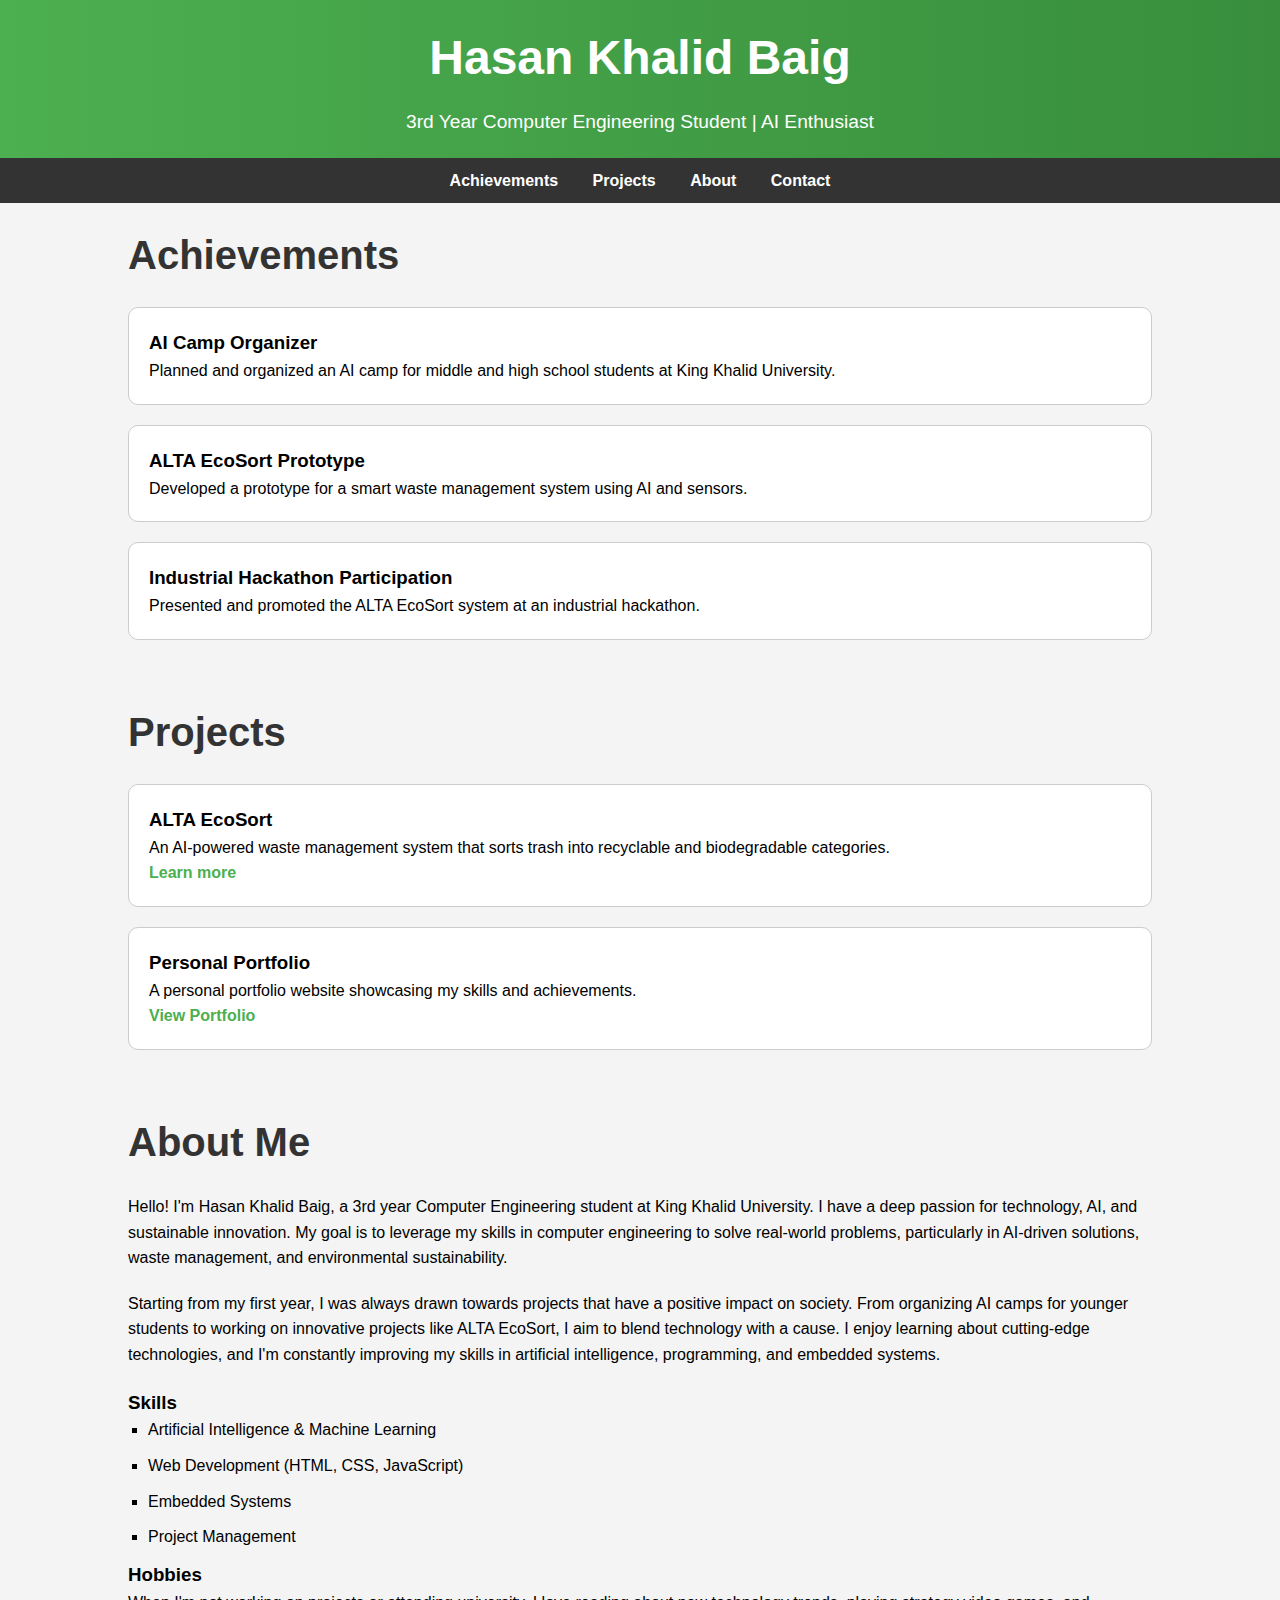
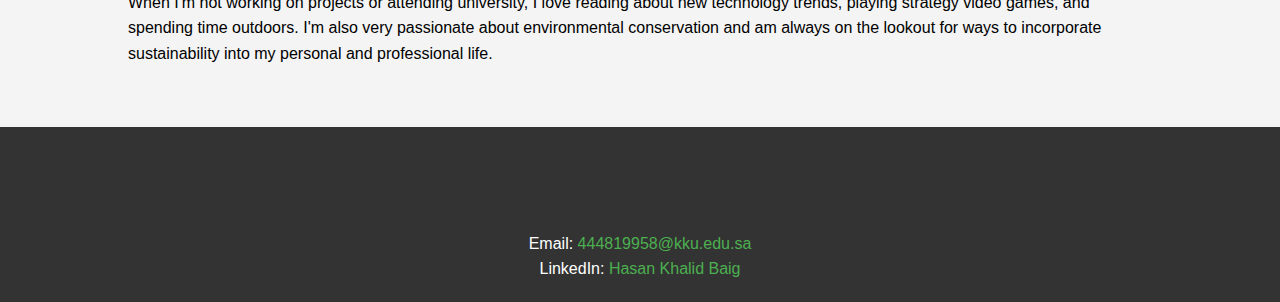
==== index.html @ def44d35 "Update index.html" ====
<!DOCTYPE html>
<html lang="en">
<head>
  <meta charset="UTF-8">
  <meta name="viewport" content="width=device-width, initial-scale=1.0">
  <title>Hasan Khalid Baig | Achievements & Projects</title>
  <style>
    /* CSS Styles */

    * {
      margin: 0;
      padding: 0;
      box-sizing: border-box;
    }

    body {
      font-family: 'Arial', sans-serif;
      line-height: 1.6;
      background-color: #f4f4f4;
    }

    header {
      background: linear-gradient(to right, #4CAF50, #388E3C);
      color: white;
      padding: 20px 0;
      text-align: center;
    }

    header h1 {
      font-size: 3rem;
      margin-bottom: 10px;
    }

    header p {
      font-size: 1.2rem;
    }

    nav {
      background: #333;
      color: white;
      text-align: center;
      padding: 10px 0;
    }

    nav ul {
      list-style: none;
    }

    nav ul li {
      display: inline;
      margin: 0 15px;
    }

    nav ul li a {
      color: white;
      text-decoration: none;
      font-weight: bold;
    }

    main {
      padding: 20px 0;
    }

    .container {
      width: 80%;
      margin: 0 auto;
    }

    section {
      margin-bottom: 40px;
    }

    h2 {
      font-size: 2.5rem;
      color: #333;
      margin-bottom: 20px;
    }

    .achievements-list,
    .projects-list {
      display: flex;
      flex-direction: column;
    }

    .achievement,
    .project {
      background-color: white;
      padding: 20px;
      border: 1px solid #ccc;
      margin-bottom: 20px;
      border-radius: 10px;
      transition: box-shadow 0.3s ease-in-out;
    }

    .achievement:hover,
    .project:hover {
      box-shadow: 0 0 10px rgba(0, 0, 0, 0.1);
    }

    .project-link {
      text-decoration: none;
      color: #4CAF50;
      font-weight: bold;
    }

    footer {
      background: #333;
      color: white;
      text-align: center;
      padding: 20px 0;
    }

    footer a {
      color: #4CAF50;
      text-decoration: none;
    }

    /* About Section Styles */
    #about-me p {
      margin-bottom: 20px;
    }

    #about-me ul {
      list-style: square;
      padding-left: 20px;
    }

    #about-me ul li {
      margin-bottom: 10px;
    }
  </style>
  <script>
    // JavaScript interaction for alert on click
    document.addEventListener('DOMContentLoaded', () => {
      document.querySelectorAll('.achievement, .project').forEach(item => {
        item.addEventListener('click', () => {
          alert(`You clicked on: ${item.querySelector('h3').innerText}`);
        });
      });
    });
  </script>
</head>
<body>

  <header>
    <div class="container">
      <h1>Hasan Khalid Baig</h1>
      <p>3rd Year Computer Engineering Student | AI Enthusiast</p>
    </div>
  </header>

  <nav>
    <ul>
      <li><a href="#achievements">Achievements</a></li>
      <li><a href="#projects">Projects</a></li>
      <li><a href="#about-me">About</a></li>
      <li><a href="#contact">Contact</a></li>
    </ul>
  </nav>

  <main>
    <section id="achievements">
      <div class="container">
        <h2>Achievements</h2>
        <div class="achievements-list">
          <div class="achievement">
            <h3>AI Camp Organizer</h3>
            <p>Planned and organized an AI camp for middle and high school students at King Khalid University.</p>
          </div>
          <div class="achievement">
            <h3>ALTA EcoSort Prototype</h3>
            <p>Developed a prototype for a smart waste management system using AI and sensors.</p>
          </div>
          <div class="achievement">
            <h3>Industrial Hackathon Participation</h3>
            <p>Presented and promoted the ALTA EcoSort system at an industrial hackathon.</p>
          </div>
        </div>
      </div>
    </section>

    <section id="projects">
      <div class="container">
        <h2>Projects</h2>
        <div class="projects-list">
          <div class="project">
            <h3>ALTA EcoSort</h3>
            <p>An AI-powered waste management system that sorts trash into recyclable and biodegradable categories.</p>
            <a href="#" class="project-link">Learn more</a>
          </div>
          <div class="project">
            <h3>Personal Portfolio</h3>
            <p>A personal portfolio website showcasing my skills and achievements.</p>
            <a href="#" class="project-link">View Portfolio</a>
          </div>
        </div>
      </div>
    </section>

    <section id="about-me">
      <div class="container">
        <h2>About Me</h2>
        <p>Hello! I'm Hasan Khalid Baig, a 3rd year Computer Engineering student at King Khalid University. I have a deep passion for technology, AI, and sustainable innovation. My goal is to leverage my skills in computer engineering to solve real-world problems, particularly in AI-driven solutions, waste management, and environmental sustainability.</p>

        <p>Starting from my first year, I was always drawn towards projects that have a positive impact on society. From organizing AI camps for younger students to working on innovative projects like ALTA EcoSort, I aim to blend technology with a cause. I enjoy learning about cutting-edge technologies, and I'm constantly improving my skills in artificial intelligence, programming, and embedded systems.</p>

        <h3>Skills</h3>
        <ul>
          <li>Artificial Intelligence & Machine Learning</li>
          <li>Web Development (HTML, CSS, JavaScript)</li>
          <li>Embedded Systems</li>
          <li>Project Management</li>
        </ul>

        <h3>Hobbies</h3>
        <p>When I'm not working on projects or attending university, I love reading about new technology trends, playing strategy video games, and spending time outdoors. I'm also very passionate about environmental conservation and am always on the lookout for ways to incorporate sustainability into my personal and professional life.</p>
      </div>
    </section>
  </main>

  <footer id="contact">
    <div class="container">
      <h2>Contact Me</h2>
      <p>Email: <a href="mailto:444819958@kku.edu.sa">444819958@kku.edu.sa</a></p>
      <p>LinkedIn: <a href="https://www.linkedin.com/in/hasan-khalid-baig-92b4a1230">Hasan Khalid Baig</a></p>
    </div>
  </footer>

</body>
</html>
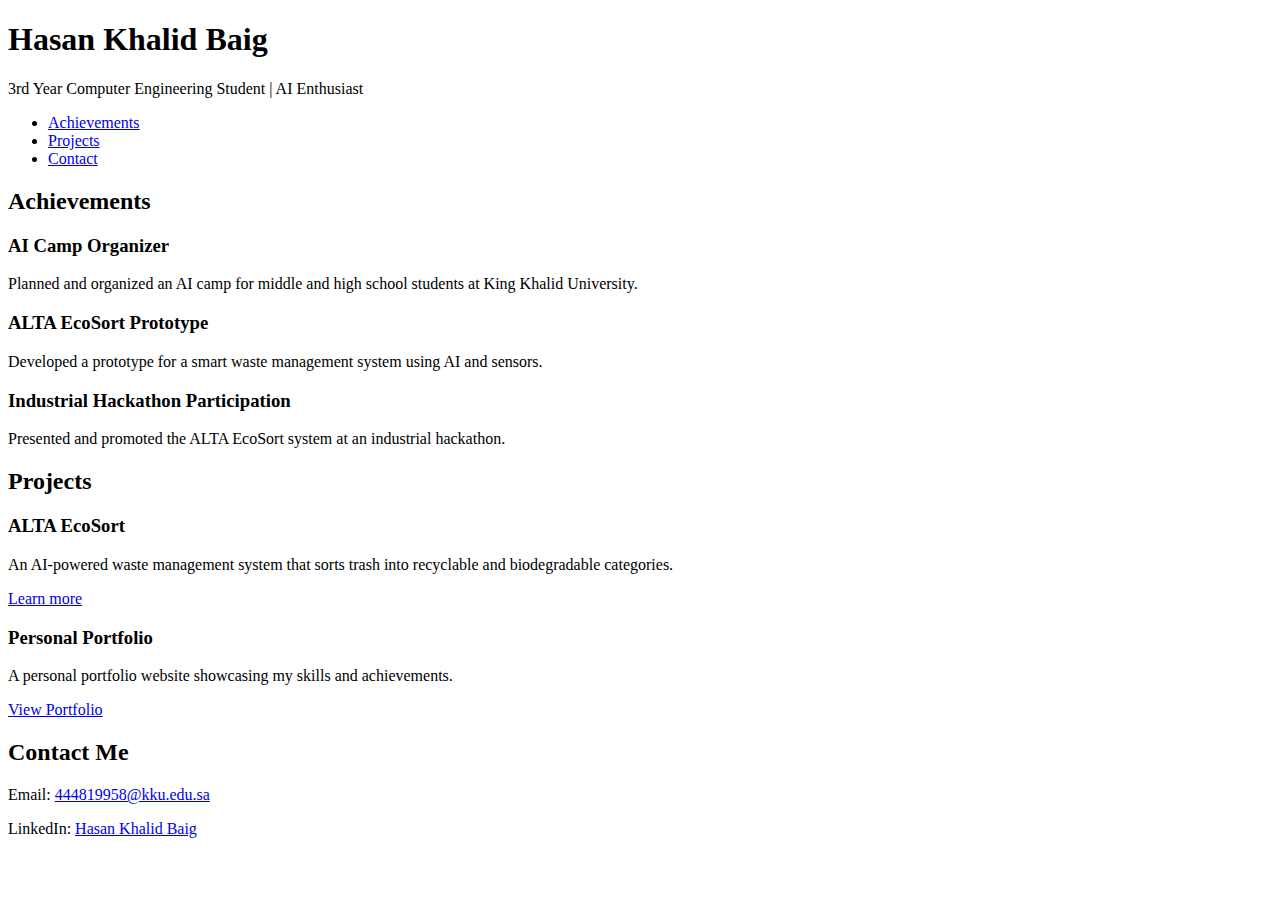
==== commit 0e660324: "Add files via upload" ====
--- a/index.html
+++ b/index.html
@@ -4,141 +4,8 @@
   <meta charset="UTF-8">
   <meta name="viewport" content="width=device-width, initial-scale=1.0">
   <title>Hasan Khalid Baig | Achievements & Projects</title>
-  <style>
-    /* CSS Styles */
-
-    * {
-      margin: 0;
-      padding: 0;
-      box-sizing: border-box;
-    }
-
-    body {
-      font-family: 'Arial', sans-serif;
-      line-height: 1.6;
-      background-color: #f4f4f4;
-    }
-
-    header {
-      background: linear-gradient(to right, #4CAF50, #388E3C);
-      color: white;
-      padding: 20px 0;
-      text-align: center;
-    }
-
-    header h1 {
-      font-size: 3rem;
-      margin-bottom: 10px;
-    }
-
-    header p {
-      font-size: 1.2rem;
-    }
-
-    nav {
-      background: #333;
-      color: white;
-      text-align: center;
-      padding: 10px 0;
-    }
-
-    nav ul {
-      list-style: none;
-    }
-
-    nav ul li {
-      display: inline;
-      margin: 0 15px;
-    }
-
-    nav ul li a {
-      color: white;
-      text-decoration: none;
-      font-weight: bold;
-    }
-
-    main {
-      padding: 20px 0;
-    }
-
-    .container {
-      width: 80%;
-      margin: 0 auto;
-    }
-
-    section {
-      margin-bottom: 40px;
-    }
-
-    h2 {
-      font-size: 2.5rem;
-      color: #333;
-      margin-bottom: 20px;
-    }
-
-    .achievements-list,
-    .projects-list {
-      display: flex;
-      flex-direction: column;
-    }
-
-    .achievement,
-    .project {
-      background-color: white;
-      padding: 20px;
-      border: 1px solid #ccc;
-      margin-bottom: 20px;
-      border-radius: 10px;
-      transition: box-shadow 0.3s ease-in-out;
-    }
-
-    .achievement:hover,
-    .project:hover {
-      box-shadow: 0 0 10px rgba(0, 0, 0, 0.1);
-    }
-
-    .project-link {
-      text-decoration: none;
-      color: #4CAF50;
-      font-weight: bold;
-    }
-
-    footer {
-      background: #333;
-      color: white;
-      text-align: center;
-      padding: 20px 0;
-    }
-
-    footer a {
-      color: #4CAF50;
-      text-decoration: none;
-    }
-
-    /* About Section Styles */
-    #about-me p {
-      margin-bottom: 20px;
-    }
-
-    #about-me ul {
-      list-style: square;
-      padding-left: 20px;
-    }
-
-    #about-me ul li {
-      margin-bottom: 10px;
-    }
-  </style>
-  <script>
-    // JavaScript interaction for alert on click
-    document.addEventListener('DOMContentLoaded', () => {
-      document.querySelectorAll('.achievement, .project').forEach(item => {
-        item.addEventListener('click', () => {
-          alert(`You clicked on: ${item.querySelector('h3').innerText}`);
-        });
-      });
-    });
-  </script>
+  <link rel="stylesheet" href="styles.css">
+  <script defer src="script.js"></script>
 </head>
 <body>
 
@@ -153,7 +20,6 @@
     <ul>
       <li><a href="#achievements">Achievements</a></li>
       <li><a href="#projects">Projects</a></li>
-      <li><a href="#about-me">About</a></li>
       <li><a href="#contact">Contact</a></li>
     </ul>
   </nav>
@@ -196,26 +62,6 @@
         </div>
       </div>
     </section>
-
-    <section id="about-me">
-      <div class="container">
-        <h2>About Me</h2>
-        <p>Hello! I'm Hasan Khalid Baig, a 3rd year Computer Engineering student at King Khalid University. I have a deep passion for technology, AI, and sustainable innovation. My goal is to leverage my skills in computer engineering to solve real-world problems, particularly in AI-driven solutions, waste management, and environmental sustainability.</p>
-
-        <p>Starting from my first year, I was always drawn towards projects that have a positive impact on society. From organizing AI camps for younger students to working on innovative projects like ALTA EcoSort, I aim to blend technology with a cause. I enjoy learning about cutting-edge technologies, and I'm constantly improving my skills in artificial intelligence, programming, and embedded systems.</p>
-
-        <h3>Skills</h3>
-        <ul>
-          <li>Artificial Intelligence & Machine Learning</li>
-          <li>Web Development (HTML, CSS, JavaScript)</li>
-          <li>Embedded Systems</li>
-          <li>Project Management</li>
-        </ul>
-
-        <h3>Hobbies</h3>
-        <p>When I'm not working on projects or attending university, I love reading about new technology trends, playing strategy video games, and spending time outdoors. I'm also very passionate about environmental conservation and am always on the lookout for ways to incorporate sustainability into my personal and professional life.</p>
-      </div>
-    </section>
   </main>
 
   <footer id="contact">
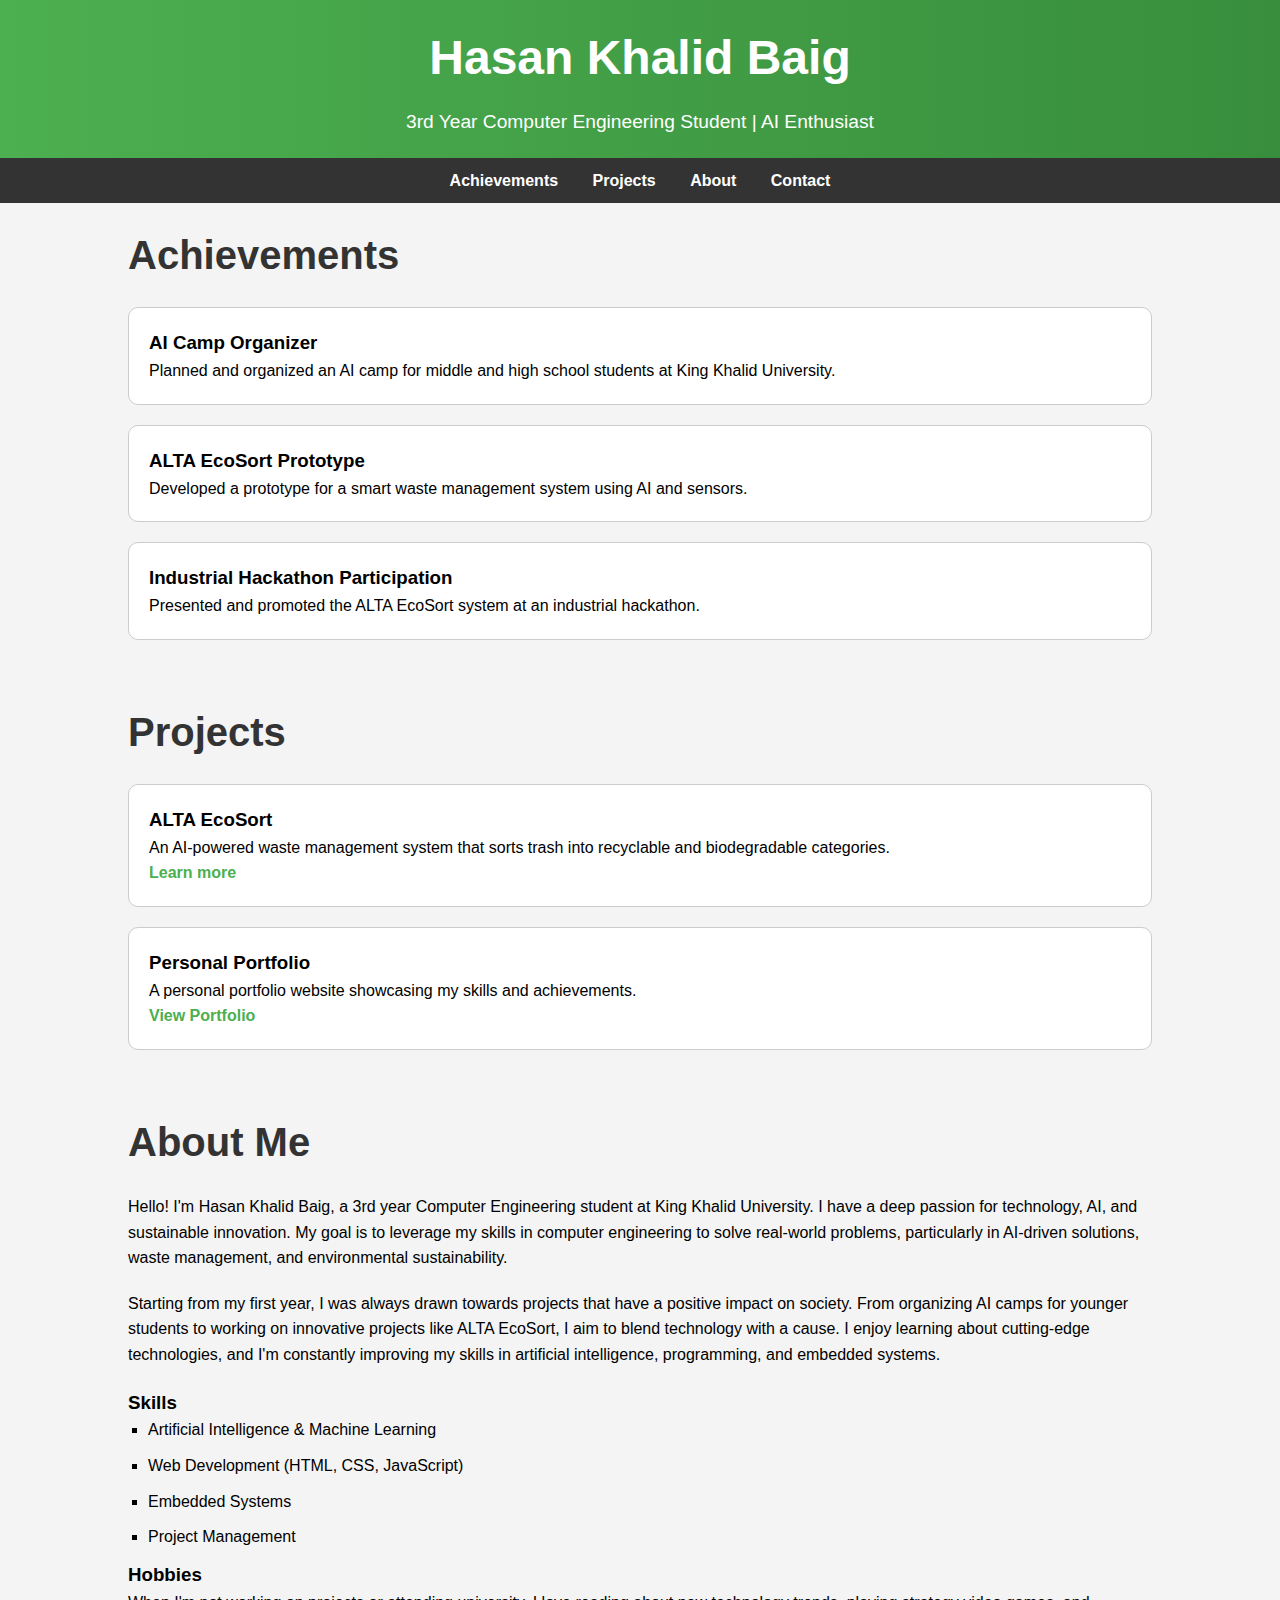
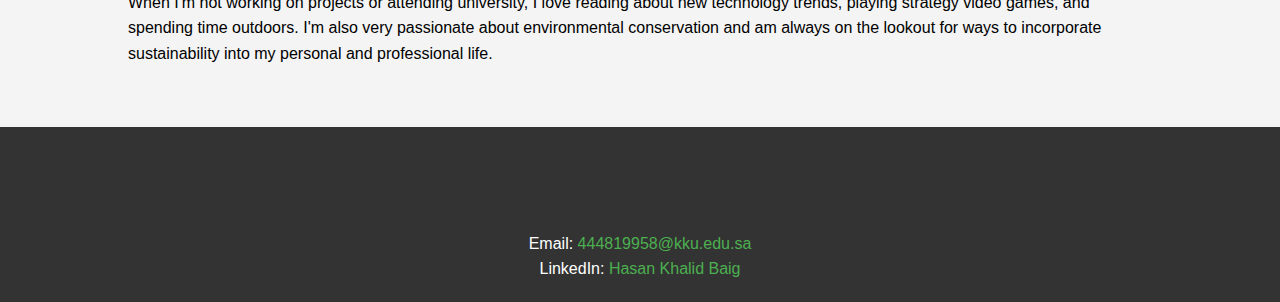
==== commit d55b76fe: "Update index.html" ====
--- a/index.html
+++ b/index.html
@@ -4,8 +4,141 @@
   <meta charset="UTF-8">
   <meta name="viewport" content="width=device-width, initial-scale=1.0">
   <title>Hasan Khalid Baig | Achievements & Projects</title>
-  <link rel="stylesheet" href="styles.css">
-  <script defer src="script.js"></script>
+  <style>
+    /* CSS Styles */
+
+    * {
+      margin: 0;
+      padding: 0;
+      box-sizing: border-box;
+    }
+
+    body {
+      font-family: 'Arial', sans-serif;
+      line-height: 1.6;
+      background-color: #f4f4f4;
+    }
+
+    header {
+      background: linear-gradient(to right, #4CAF50, #388E3C);
+      color: white;
+      padding: 20px 0;
+      text-align: center;
+    }
+
+    header h1 {
+      font-size: 3rem;
+      margin-bottom: 10px;
+    }
+
+    header p {
+      font-size: 1.2rem;
+    }
+
+    nav {
+      background: #333;
+      color: white;
+      text-align: center;
+      padding: 10px 0;
+    }
+
+    nav ul {
+      list-style: none;
+    }
+
+    nav ul li {
+      display: inline;
+      margin: 0 15px;
+    }
+
+    nav ul li a {
+      color: white;
+      text-decoration: none;
+      font-weight: bold;
+    }
+
+    main {
+      padding: 20px 0;
+    }
+
+    .container {
+      width: 80%;
+      margin: 0 auto;
+    }
+
+    section {
+      margin-bottom: 40px;
+    }
+
+    h2 {
+      font-size: 2.5rem;
+      color: #333;
+      margin-bottom: 20px;
+    }
+
+    .achievements-list,
+    .projects-list {
+      display: flex;
+      flex-direction: column;
+    }
+
+    .achievement,
+    .project {
+      background-color: white;
+      padding: 20px;
+      border: 1px solid #ccc;
+      margin-bottom: 20px;
+      border-radius: 10px;
+      transition: box-shadow 0.3s ease-in-out;
+    }
+
+    .achievement:hover,
+    .project:hover {
+      box-shadow: 0 0 10px rgba(0, 0, 0, 0.1);
+    }
+
+    .project-link {
+      text-decoration: none;
+      color: #4CAF50;
+      font-weight: bold;
+    }
+
+    footer {
+      background: #333;
+      color: white;
+      text-align: center;
+      padding: 20px 0;
+    }
+
+    footer a {
+      color: #4CAF50;
+      text-decoration: none;
+    }
+
+    /* About Section Styles */
+    #about-me p {
+      margin-bottom: 20px;
+    }
+
+    #about-me ul {
+      list-style: square;
+      padding-left: 20px;
+    }
+
+    #about-me ul li {
+      margin-bottom: 10px;
+    }
+  </style>
+  <script>
+    // JavaScript interaction for alert on click
+    document.addEventListener('DOMContentLoaded', () => {
+      document.querySelectorAll('.achievement, .project').forEach(item => {
+        item.addEventListener('click', () => {
+          alert(`You clicked on: ${item.querySelector('h3').innerText}`);
+        });
+      });
+    });
+  </script>
 </head>
 <body>
 
@@ -20,6 +153,7 @@
     <ul>
       <li><a href="#achievements">Achievements</a></li>
       <li><a href="#projects">Projects</a></li>
+      <li><a href="#about-me">About</a></li>
       <li><a href="#contact">Contact</a></li>
     </ul>
   </nav>
@@ -62,6 +196,26 @@
         </div>
       </div>
     </section>
+
+    <section id="about-me">
+      <div class="container">
+        <h2>About Me</h2>
+        <p>Hello! I'm Hasan Khalid Baig, a 3rd year Computer Engineering student at King Khalid University. I have a deep passion for technology, AI, and sustainable innovation. My goal is to leverage my skills in computer engineering to solve real-world problems, particularly in AI-driven solutions, waste management, and environmental sustainability.</p>
+
+        <p>Starting from my first year, I was always drawn towards projects that have a positive impact on society. From organizing AI camps for younger students to working on innovative projects like ALTA EcoSort, I aim to blend technology with a cause. I enjoy learning about cutting-edge technologies, and I'm constantly improving my skills in artificial intelligence, programming, and embedded systems.</p>
+
+        <h3>Skills</h3>
+        <ul>
+          <li>Artificial Intelligence & Machine Learning</li>
+          <li>Web Development (HTML, CSS, JavaScript)</li>
+          <li>Embedded Systems</li>
+          <li>Project Management</li>
+        </ul>
+
+        <h3>Hobbies</h3>
+        <p>When I'm not working on projects or attending university, I love reading about new technology trends, playing strategy video games, and spending time outdoors. I'm also very passionate about environmental conservation and am always on the lookout for ways to incorporate sustainability into my personal and professional life.</p>
+      </div>
+    </section>
   </main>
 
   <footer id="contact">
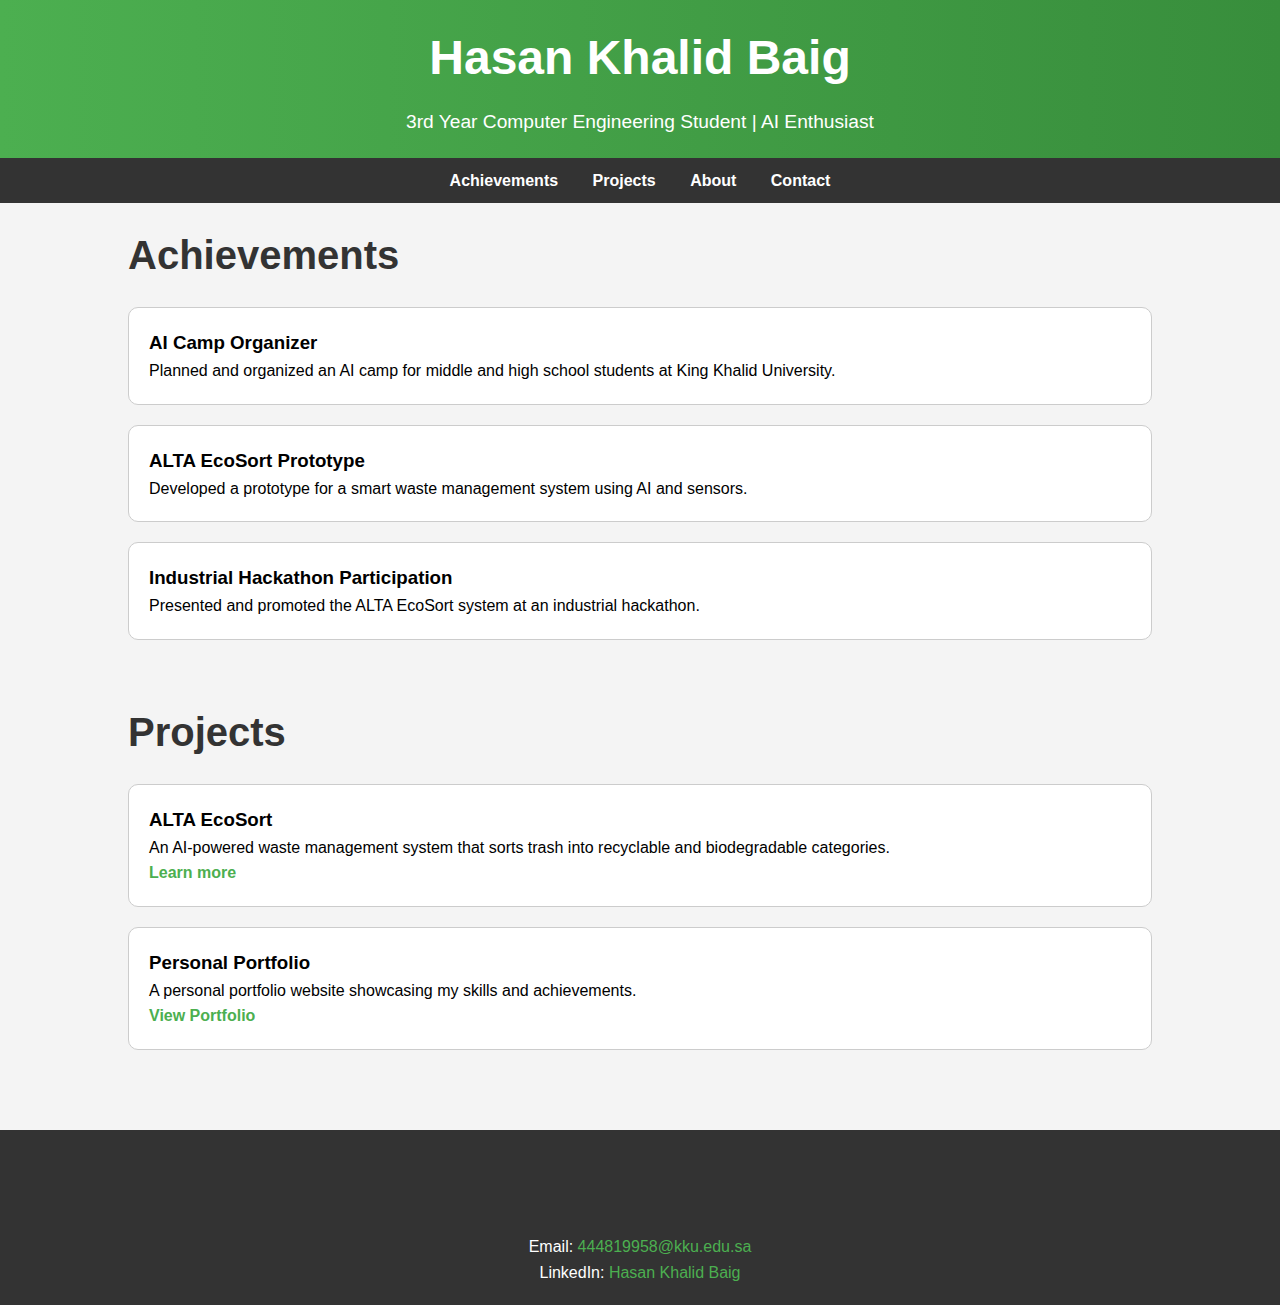
==== commit baad59dd: "Update index.html" ====
--- a/index.html
+++ b/index.html
@@ -153,7 +153,7 @@
     <ul>
       <li><a href="#achievements">Achievements</a></li>
       <li><a href="#projects">Projects</a></li>
-      <li><a href="#about-me">About</a></li>
+      <li><a href="about.html">About</a></li> <!-- Updated link to about.html -->
       <li><a href="#contact">Contact</a></li>
     </ul>
   </nav>
@@ -196,26 +196,6 @@
         </div>
       </div>
     </section>
-
-    <section id="about-me">
-      <div class="container">
-        <h2>About Me</h2>
-        <p>Hello! I'm Hasan Khalid Baig, a 3rd year Computer Engineering student at King Khalid University. I have a deep passion for technology, AI, and sustainable innovation. My goal is to leverage my skills in computer engineering to solve real-world problems, particularly in AI-driven solutions, waste management, and environmental sustainability.</p>
-
-        <p>Starting from my first year, I was always drawn towards projects that have a positive impact on society. From organizing AI camps for younger students to working on innovative projects like ALTA EcoSort, I aim to blend technology with a cause. I enjoy learning about cutting-edge technologies, and I'm constantly improving my skills in artificial intelligence, programming, and embedded systems.</p>
-
-        <h3>Skills</h3>
-        <ul>
-          <li>Artificial Intelligence & Machine Learning</li>
-          <li>Web Development (HTML, CSS, JavaScript)</li>
-          <li>Embedded Systems</li>
-          <li>Project Management</li>
-        </ul>
-
-        <h3>Hobbies</h3>
-        <p>When I'm not working on projects or attending university, I love reading about new technology trends, playing strategy video games, and spending time outdoors. I'm also very passionate about environmental conservation and am always on the lookout for ways to incorporate sustainability into my personal and professional life.</p>
-      </div>
-    </section>
   </main>
 
   <footer id="contact">
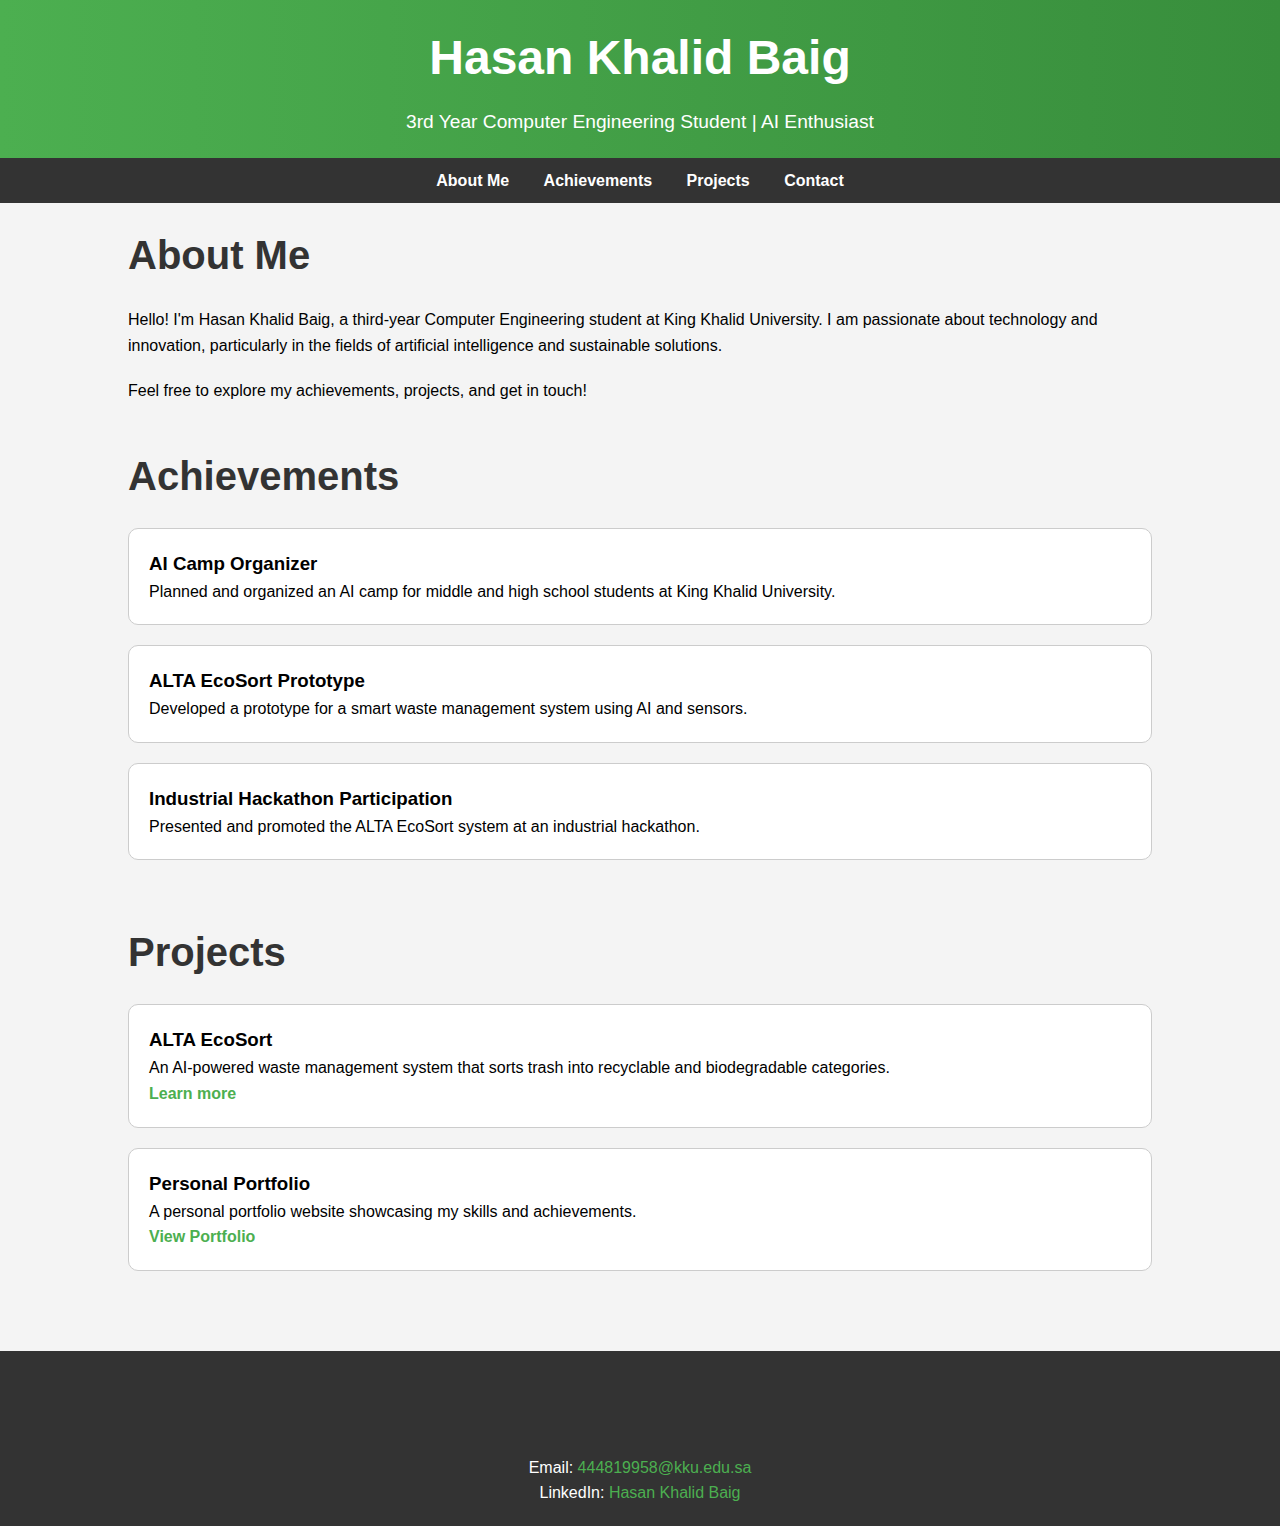
==== commit 582566d4: "Update index.html" ====
--- a/index.html
+++ b/index.html
@@ -3,7 +3,7 @@
 <head>
   <meta charset="UTF-8">
   <meta name="viewport" content="width=device-width, initial-scale=1.0">
-  <title>Hasan Khalid Baig | Achievements & Projects</title>
+  <title>Hasan Khalid Baig | Portfolio</title>
   <style>
     /* CSS Styles */
 
@@ -129,16 +129,6 @@
       margin-bottom: 10px;
     }
   </style>
-  <script>
-    // JavaScript interaction for alert on click
-    document.addEventListener('DOMContentLoaded', () => {
-      document.querySelectorAll('.achievement, .project').forEach(item => {
-        item.addEventListener('click', () => {
-          alert(`You clicked on: ${item.querySelector('h3').innerText}`);
-        });
-      });
-    });
-  </script>
 </head>
 <body>
 
@@ -151,14 +141,22 @@
 
   <nav>
     <ul>
+      <li><a href="#about-me">About Me</a></li>
       <li><a href="#achievements">Achievements</a></li>
       <li><a href="#projects">Projects</a></li>
-      <li><a href="about.html">About</a></li> <!-- Updated link to about.html -->
       <li><a href="#contact">Contact</a></li>
     </ul>
   </nav>
 
   <main>
+    <section id="about-me">
+      <div class="container">
+        <h2>About Me</h2>
+        <p>Hello! I'm Hasan Khalid Baig, a third-year Computer Engineering student at King Khalid University. I am passionate about technology and innovation, particularly in the fields of artificial intelligence and sustainable solutions.</p>
+        <p>Feel free to explore my achievements, projects, and get in touch!</p>
+      </div>
+    </section>
+
     <section id="achievements">
       <div class="container">
         <h2>Achievements</h2>
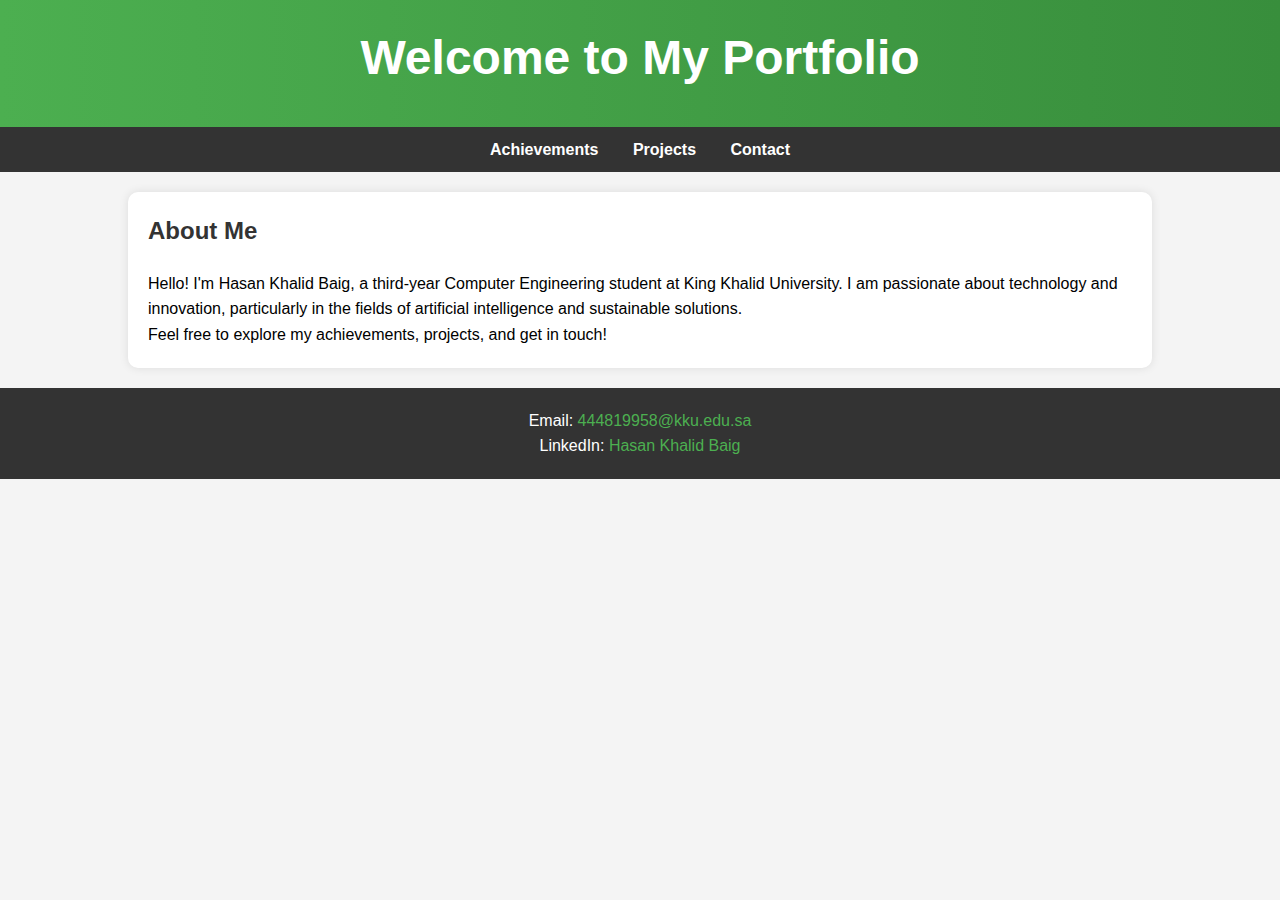
==== commit 92de96b5: "Update index.html" ====
--- a/index.html
+++ b/index.html
@@ -3,7 +3,7 @@
 <head>
   <meta charset="UTF-8">
   <meta name="viewport" content="width=device-width, initial-scale=1.0">
-  <title>Hasan Khalid Baig | Portfolio</title>
+  <title>Home | Hasan Khalid Baig</title>
   <style>
     /* CSS Styles */
 
@@ -31,10 +31,6 @@
       margin-bottom: 10px;
     }
 
-    header p {
-      font-size: 1.2rem;
-    }
-
     nav {
       background: #333;
       color: white;
@@ -57,50 +53,18 @@
       font-weight: bold;
     }
 
-    main {
-      padding: 20px 0;
-    }
-
     .container {
       width: 80%;
-      margin: 0 auto;
-    }
-
-    section {
-      margin-bottom: 40px;
+      margin: 20px auto;
+      padding: 20px;
+      background-color: white;
+      border-radius: 10px;
+      box-shadow: 0 0 10px rgba(0, 0, 0, 0.1);
     }
 
     h2 {
-      font-size: 2.5rem;
       color: #333;
       margin-bottom: 20px;
-    }
-
-    .achievements-list,
-    .projects-list {
-      display: flex;
-      flex-direction: column;
-    }
-
-    .achievement,
-    .project {
-      background-color: white;
-      padding: 20px;
-      border: 1px solid #ccc;
-      margin-bottom: 20px;
-      border-radius: 10px;
-      transition: box-shadow 0.3s ease-in-out;
-    }
-
-    .achievement:hover,
-    .project:hover {
-      box-shadow: 0 0 10px rgba(0, 0, 0, 0.1);
-    }
-
-    .project-link {
-      text-decoration: none;
-      color: #4CAF50;
-      font-weight: bold;
     }
 
     footer {
@@ -114,94 +78,31 @@
       color: #4CAF50;
       text-decoration: none;
     }
-
-    /* About Section Styles */
-    #about-me p {
-      margin-bottom: 20px;
-    }
-
-    #about-me ul {
-      list-style: square;
-      padding-left: 20px;
-    }
-
-    #about-me ul li {
-      margin-bottom: 10px;
-    }
   </style>
 </head>
 <body>
 
   <header>
-    <div class="container">
-      <h1>Hasan Khalid Baig</h1>
-      <p>3rd Year Computer Engineering Student | AI Enthusiast</p>
-    </div>
+    <h1>Welcome to My Portfolio</h1>
   </header>
 
   <nav>
     <ul>
-      <li><a href="#about-me">About Me</a></li>
-      <li><a href="#achievements">Achievements</a></li>
-      <li><a href="#projects">Projects</a></li>
-      <li><a href="#contact">Contact</a></li>
+      <li><a href="achievements.html">Achievements</a></li>
+      <li><a href="projects.html">Projects</a></li>
+      <li><a href="contact.html">Contact</a></li>
     </ul>
   </nav>
 
-  <main>
-    <section id="about-me">
-      <div class="container">
-        <h2>About Me</h2>
-        <p>Hello! I'm Hasan Khalid Baig, a third-year Computer Engineering student at King Khalid University. I am passionate about technology and innovation, particularly in the fields of artificial intelligence and sustainable solutions.</p>
-        <p>Feel free to explore my achievements, projects, and get in touch!</p>
-      </div>
-    </section>
+  <div class="container">
+    <h2>About Me</h2>
+    <p>Hello! I'm Hasan Khalid Baig, a third-year Computer Engineering student at King Khalid University. I am passionate about technology and innovation, particularly in the fields of artificial intelligence and sustainable solutions.</p>
+    <p>Feel free to explore my achievements, projects, and get in touch!</p>
+  </div>
 
-    <section id="achievements">
-      <div class="container">
-        <h2>Achievements</h2>
-        <div class="achievements-list">
-          <div class="achievement">
-            <h3>AI Camp Organizer</h3>
-            <p>Planned and organized an AI camp for middle and high school students at King Khalid University.</p>
-          </div>
-          <div class="achievement">
-            <h3>ALTA EcoSort Prototype</h3>
-            <p>Developed a prototype for a smart waste management system using AI and sensors.</p>
-          </div>
-          <div class="achievement">
-            <h3>Industrial Hackathon Participation</h3>
-            <p>Presented and promoted the ALTA EcoSort system at an industrial hackathon.</p>
-          </div>
-        </div>
-      </div>
-    </section>
-
-    <section id="projects">
-      <div class="container">
-        <h2>Projects</h2>
-        <div class="projects-list">
-          <div class="project">
-            <h3>ALTA EcoSort</h3>
-            <p>An AI-powered waste management system that sorts trash into recyclable and biodegradable categories.</p>
-            <a href="#" class="project-link">Learn more</a>
-          </div>
-          <div class="project">
-            <h3>Personal Portfolio</h3>
-            <p>A personal portfolio website showcasing my skills and achievements.</p>
-            <a href="#" class="project-link">View Portfolio</a>
-          </div>
-        </div>
-      </div>
-    </section>
-  </main>
-
-  <footer id="contact">
-    <div class="container">
-      <h2>Contact Me</h2>
-      <p>Email: <a href="mailto:444819958@kku.edu.sa">444819958@kku.edu.sa</a></p>
-      <p>LinkedIn: <a href="https://www.linkedin.com/in/hasan-khalid-baig-92b4a1230">Hasan Khalid Baig</a></p>
-    </div>
+  <footer>
+    <p>Email: <a href="mailto:444819958@kku.edu.sa">444819958@kku.edu.sa</a></p>
+    <p>LinkedIn: <a href="https://www.linkedin.com/in/hasan-khalid-baig-92b4a1230">Hasan Khalid Baig</a></p>
   </footer>
 
 </body>
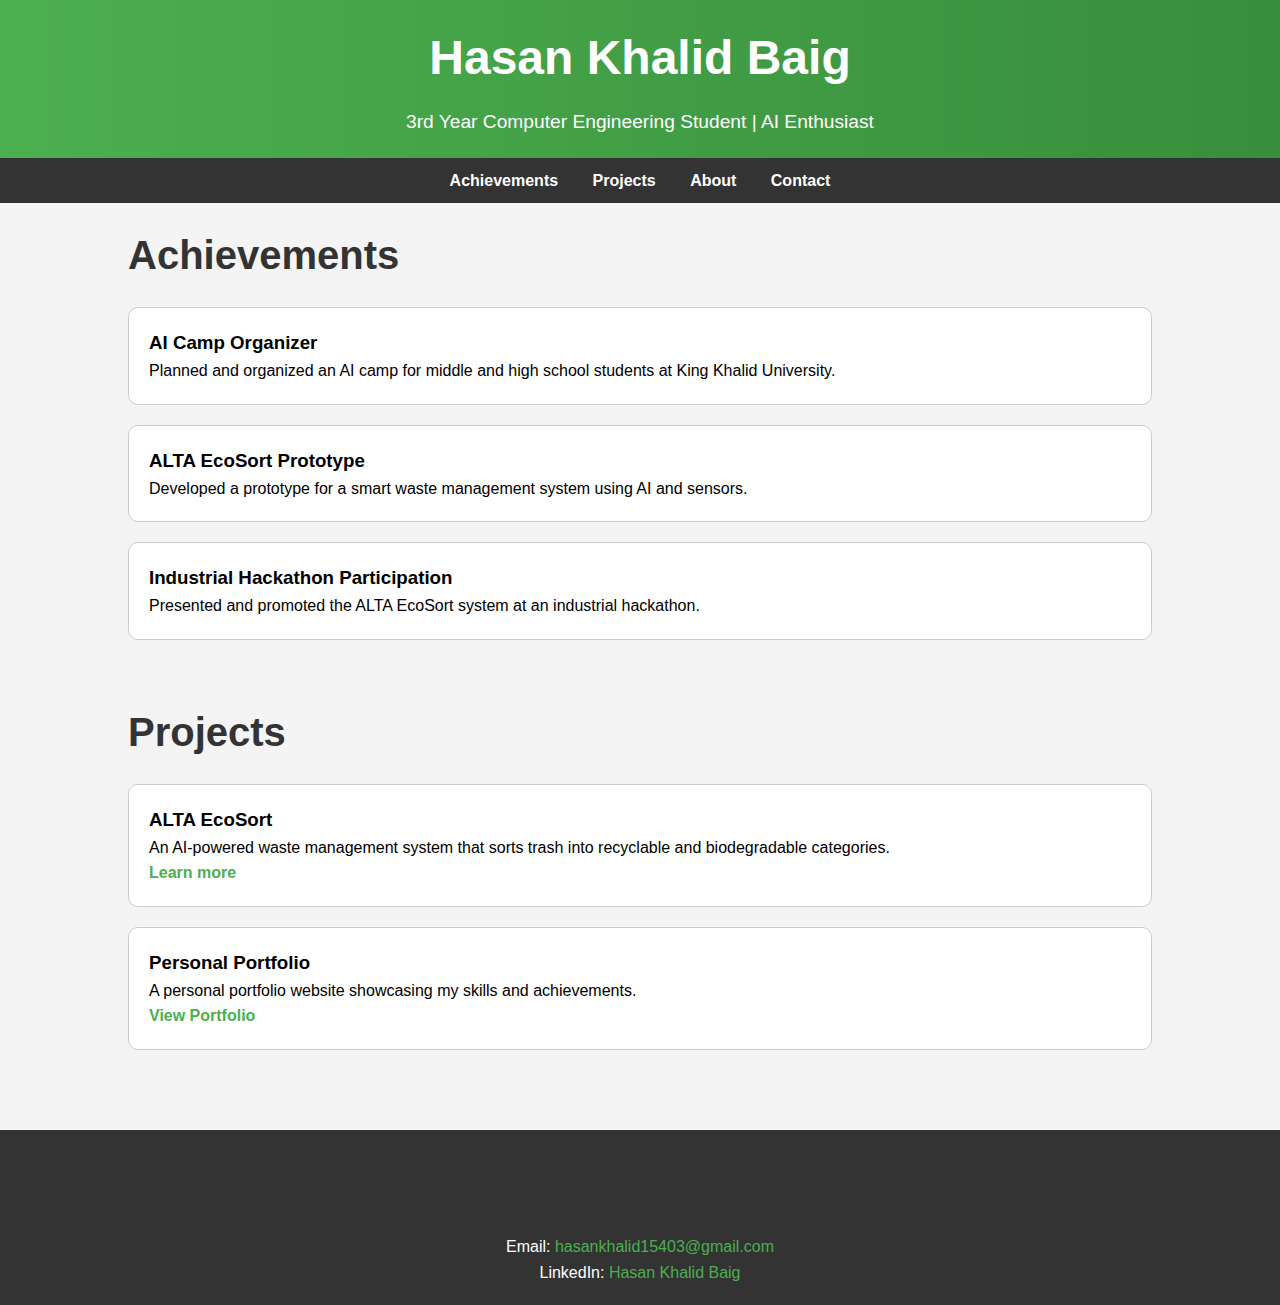
==== commit 41cd595c: "Update index.html" ====
--- a/index.html
+++ b/index.html
@@ -3,7 +3,7 @@
 <head>
   <meta charset="UTF-8">
   <meta name="viewport" content="width=device-width, initial-scale=1.0">
-  <title>Home | Hasan Khalid Baig</title>
+  <title>Hasan Khalid Baig | Achievements & Projects</title>
   <style>
     /* CSS Styles */
 
@@ -31,6 +31,10 @@
       margin-bottom: 10px;
     }
 
+    header p {
+      font-size: 1.2rem;
+    }
+
     nav {
       background: #333;
       color: white;
@@ -53,18 +57,50 @@
       font-weight: bold;
     }
 
+    main {
+      padding: 20px 0;
+    }
+
     .container {
       width: 80%;
-      margin: 20px auto;
-      padding: 20px;
-      background-color: white;
-      border-radius: 10px;
-      box-shadow: 0 0 10px rgba(0, 0, 0, 0.1);
+      margin: 0 auto;
+    }
+
+    section {
+      margin-bottom: 40px;
     }
 
     h2 {
+      font-size: 2.5rem;
       color: #333;
       margin-bottom: 20px;
+    }
+
+    .achievements-list,
+    .projects-list {
+      display: flex;
+      flex-direction: column;
+    }
+
+    .achievement,
+    .project {
+      background-color: white;
+      padding: 20px;
+      border: 1px solid #ccc;
+      margin-bottom: 20px;
+      border-radius: 10px;
+      transition: box-shadow 0.3s ease-in-out;
+    }
+
+    .achievement:hover,
+    .project:hover {
+      box-shadow: 0 0 10px rgba(0, 0, 0, 0.1);
+    }
+
+    .project-link {
+      text-decoration: none;
+      color: #4CAF50;
+      font-weight: bold;
     }
 
     footer {
@@ -78,31 +114,96 @@
       color: #4CAF50;
       text-decoration: none;
     }
+
+    /* About Section Styles */
+    #about-me p {
+      margin-bottom: 20px;
+    }
+
+    #about-me ul {
+      list-style: square;
+      padding-left: 20px;
+    }
+
+    #about-me ul li {
+      margin-bottom: 10px;
+    }
   </style>
+  <script>
+    // JavaScript interaction for alert on click
+    document.addEventListener('DOMContentLoaded', () => {
+      document.querySelectorAll('.achievement, .project').forEach(item => {
+        item.addEventListener('click', () => {
+          alert(`You clicked on: ${item.querySelector('h3').innerText}`);
+        });
+      });
+    });
+  </script>
 </head>
 <body>
 
   <header>
-    <h1>Welcome to My Portfolio</h1>
+    <div class="container">
+      <h1>Hasan Khalid Baig</h1>
+      <p>3rd Year Computer Engineering Student | AI Enthusiast</p>
+    </div>
   </header>
 
   <nav>
     <ul>
       <li><a href="achievements.html">Achievements</a></li>
       <li><a href="projects.html">Projects</a></li>
+      <li><a href="about.html">About</a></li> <!-- Updated link to about.html -->
       <li><a href="contact.html">Contact</a></li>
     </ul>
   </nav>
 
-  <div class="container">
-    <h2>About Me</h2>
-    <p>Hello! I'm Hasan Khalid Baig, a third-year Computer Engineering student at King Khalid University. I am passionate about technology and innovation, particularly in the fields of artificial intelligence and sustainable solutions.</p>
-    <p>Feel free to explore my achievements, projects, and get in touch!</p>
-  </div>
-
-  <footer>
-    <p>Email: <a href="mailto:444819958@kku.edu.sa">444819958@kku.edu.sa</a></p>
-    <p>LinkedIn: <a href="https://www.linkedin.com/in/hasan-khalid-baig-92b4a1230">Hasan Khalid Baig</a></p>
+  <main>
+    <section id="achievements">
+      <div class="container">
+        <h2>Achievements</h2>
+        <div class="achievements-list">
+          <div class="achievement">
+            <h3>AI Camp Organizer</h3>
+            <p>Planned and organized an AI camp for middle and high school students at King Khalid University.</p>
+          </div>
+          <div class="achievement">
+            <h3>ALTA EcoSort Prototype</h3>
+            <p>Developed a prototype for a smart waste management system using AI and sensors.</p>
+          </div>
+          <div class="achievement">
+            <h3>Industrial Hackathon Participation</h3>
+            <p>Presented and promoted the ALTA EcoSort system at an industrial hackathon.</p>
+          </div>
+        </div>
+      </div>
+    </section>
+
+    <section id="projects">
+      <div class="container">
+        <h2>Projects</h2>
+        <div class="projects-list">
+          <div class="project">
+            <h3>ALTA EcoSort</h3>
+            <p>An AI-powered waste management system that sorts trash into recyclable and biodegradable categories.</p>
+            <a href="ALTA EcoSort.html" class="project-link">Learn more</a>
+          </div>
+          <div class="project">
+            <h3>Personal Portfolio</h3>
+            <p>A personal portfolio website showcasing my skills and achievements.</p>
+            <a href="hasan15403.github.io" class="project-link">View Portfolio</a>
+          </div>
+        </div>
+      </div>
+    </section>
+  </main>
+
+  <footer id="contact">
+    <div class="container">
+      <h2>Contact Me</h2>
+      <p>Email: <a href="mailto:hasankhalid15403@gmail.com">hasankhalid15403@gmail.com</a></p>
+      <p>LinkedIn: <a href="https://www.linkedin.com/in/hasan-khalid-baig-92b4a1230">Hasan Khalid Baig</a></p>
+    </div>
   </footer>
 
 </body>
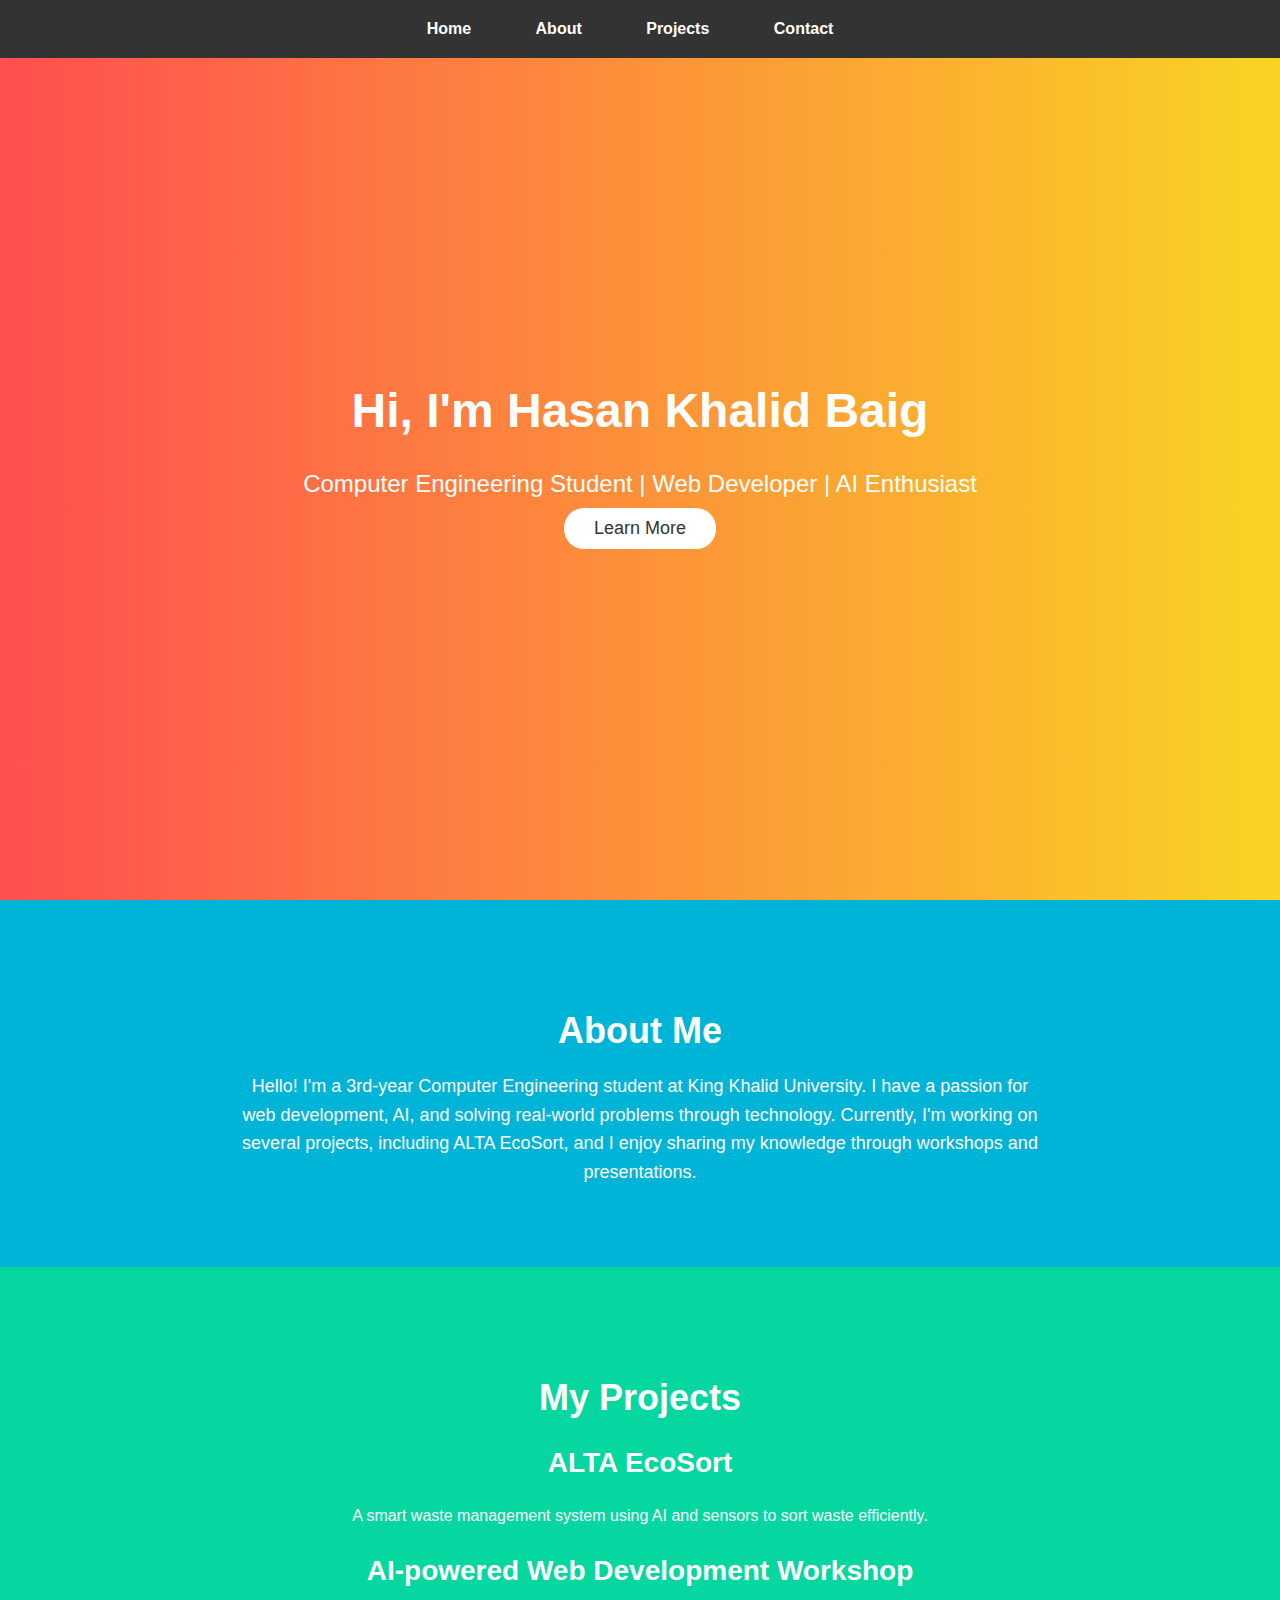
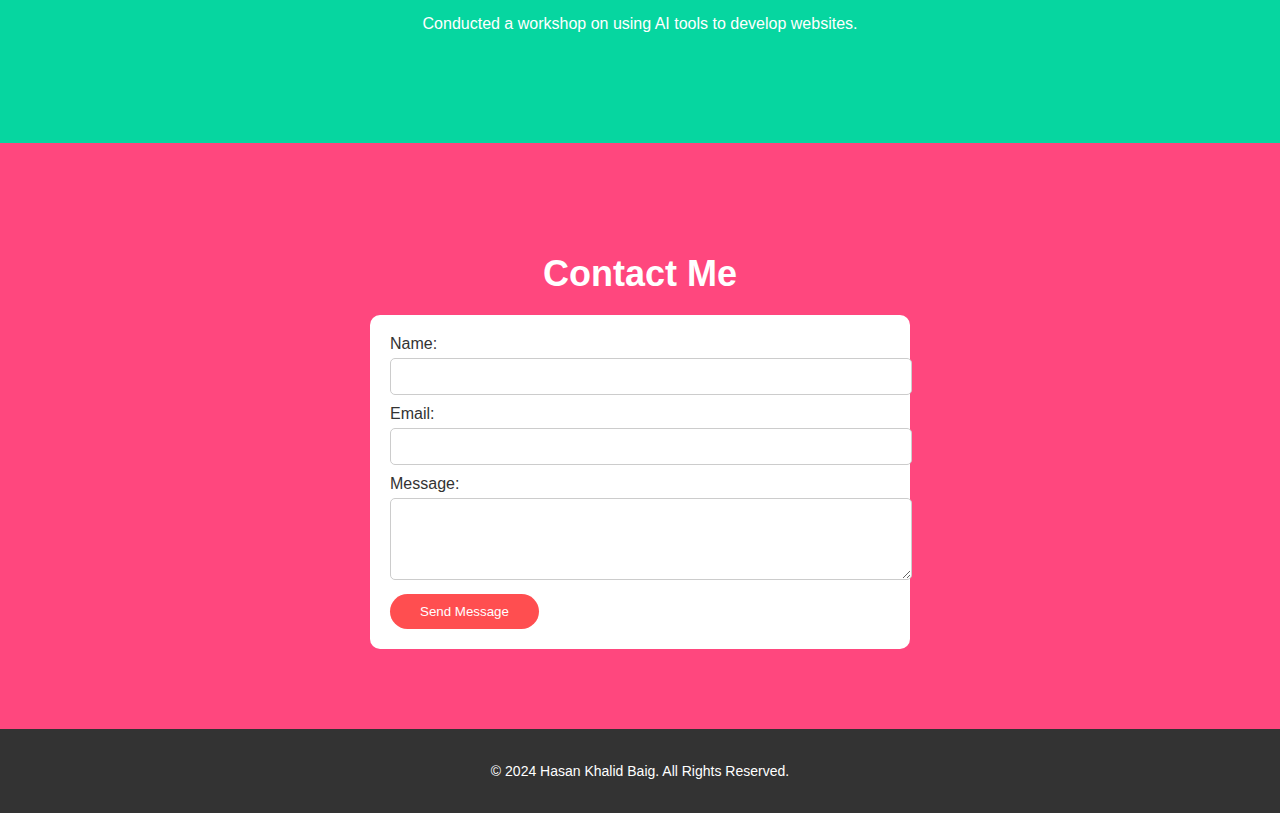
==== commit 7b590bbc: "Add files via upload" ====
--- a/index.html
+++ b/index.html
@@ -1,210 +1,314 @@
 <!DOCTYPE html>
 <html lang="en">
 <head>
-  <meta charset="UTF-8">
-  <meta name="viewport" content="width=device-width, initial-scale=1.0">
-  <title>Hasan Khalid Baig | Achievements & Projects</title>
-  <style>
-    /* CSS Styles */
-
-    * {
-      margin: 0;
-      padding: 0;
-      box-sizing: border-box;
-    }
-
-    body {
-      font-family: 'Arial', sans-serif;
-      line-height: 1.6;
-      background-color: #f4f4f4;
-    }
-
-    header {
-      background: linear-gradient(to right, #4CAF50, #388E3C);
-      color: white;
-      padding: 20px 0;
-      text-align: center;
-    }
-
-    header h1 {
-      font-size: 3rem;
-      margin-bottom: 10px;
-    }
-
-    header p {
-      font-size: 1.2rem;
-    }
-
-    nav {
-      background: #333;
-      color: white;
-      text-align: center;
-      padding: 10px 0;
-    }
-
-    nav ul {
-      list-style: none;
-    }
-
-    nav ul li {
-      display: inline;
-      margin: 0 15px;
-    }
-
-    nav ul li a {
-      color: white;
-      text-decoration: none;
-      font-weight: bold;
-    }
-
-    main {
-      padding: 20px 0;
-    }
-
-    .container {
-      width: 80%;
-      margin: 0 auto;
-    }
-
-    section {
-      margin-bottom: 40px;
-    }
-
-    h2 {
-      font-size: 2.5rem;
-      color: #333;
-      margin-bottom: 20px;
-    }
-
-    .achievements-list,
-    .projects-list {
-      display: flex;
-      flex-direction: column;
-    }
-
-    .achievement,
-    .project {
-      background-color: white;
-      padding: 20px;
-      border: 1px solid #ccc;
-      margin-bottom: 20px;
-      border-radius: 10px;
-      transition: box-shadow 0.3s ease-in-out;
-    }
-
-    .achievement:hover,
-    .project:hover {
-      box-shadow: 0 0 10px rgba(0, 0, 0, 0.1);
-    }
-
-    .project-link {
-      text-decoration: none;
-      color: #4CAF50;
-      font-weight: bold;
-    }
-
-    footer {
-      background: #333;
-      color: white;
-      text-align: center;
-      padding: 20px 0;
-    }
-
-    footer a {
-      color: #4CAF50;
-      text-decoration: none;
-    }
-
-    /* About Section Styles */
-    #about-me p {
-      margin-bottom: 20px;
-    }
-
-    #about-me ul {
-      list-style: square;
-      padding-left: 20px;
-    }
-
-    #about-me ul li {
-      margin-bottom: 10px;
-    }
-  </style>
-  <script>
-    // JavaScript interaction for alert on click
-    document.addEventListener('DOMContentLoaded', () => {
-      document.querySelectorAll('.achievement, .project').forEach(item => {
-        item.addEventListener('click', () => {
-          alert(`You clicked on: ${item.querySelector('h3').innerText}`);
-        });
-      });
-    });
-  </script>
+    <meta charset="UTF-8">
+    <meta name="viewport" content="width=device-width, initial-scale=1.0">
+    <meta http-equiv="X-UA-Compatible" content="IE=edge">
+    <title>Hasan Khalid Baig | Portfolio</title>
+    <style>
+        /* Global Styles */
+        body {
+            font-family: 'Poppins', sans-serif;
+            margin: 0;
+            padding: 0;
+            background-color: #f0f0f0;
+            color: #333;
+            scroll-behavior: smooth;
+        }
+
+        header {
+            background-color: #333;
+            padding: 20px 0;
+            position: fixed;
+            width: 100%;
+            z-index: 1000;
+        }
+
+        nav ul {
+            list-style-type: none;
+            margin: 0;
+            padding: 0;
+            text-align: center;
+        }
+
+        nav ul li {
+            display: inline-block;
+            margin-right: 20px;
+        }
+
+        nav ul li a {
+            color: #fff;
+            text-decoration: none;
+            font-weight: bold;
+            padding: 10px 20px;
+            border-radius: 5px;
+            transition: background-color 0.3s;
+        }
+
+        nav ul li a:hover {
+            background-color: #f6aa1c;
+        }
+
+        /* Home Section */
+        .home-section {
+            height: 100vh;
+            background-image: linear-gradient(to right, #ff4e50, #f9d423);
+            color: white;
+            display: flex;
+            justify-content: center;
+            align-items: center;
+            text-align: center;
+            padding: 0 20px;
+            animation: fadeIn 2s ease-in-out;
+        }
+
+        @keyframes fadeIn {
+            from { opacity: 0; }
+            to { opacity: 1; }
+        }
+
+        .home-section h1 {
+            font-size: 48px;
+            animation: slideIn 1s ease-in-out;
+        }
+
+        @keyframes slideIn {
+            from { transform: translateY(-100px); }
+            to { transform: translateY(0); }
+        }
+
+        .home-section p {
+            font-size: 24px;
+            margin: 10px 0;
+        }
+
+        .home-section button {
+            padding: 10px 30px;
+            background-color: #fff;
+            color: #333;
+            border: none;
+            border-radius: 20px;
+            cursor: pointer;
+            transition: transform 0.3s, background-color 0.3s;
+            font-size: 18px;
+        }
+
+        .home-section button:hover {
+            transform: scale(1.1);
+            background-color: #f6aa1c;
+            color: white;
+        }
+
+        /* About Section */
+        .about-section {
+            padding: 80px 20px;
+            background-color: #00b4d8;
+            color: white;
+            text-align: center;
+        }
+
+        .about-section h2 {
+            font-size: 36px;
+            margin-bottom: 20px;
+        }
+
+        .about-section p {
+            font-size: 18px;
+            line-height: 1.6;
+            max-width: 800px;
+            margin: 0 auto;
+        }
+
+        /* Projects Section */
+        .projects-section {
+            padding: 80px 20px;
+            background-color: #06d6a0;
+            color: white;
+            text-align: center;
+        }
+
+        .projects-section h2 {
+            font-size: 36px;
+            margin-bottom: 20px;
+        }
+
+        .project-item {
+            margin-bottom: 30px;
+            animation: fadeInProject 1s ease-in-out;
+        }
+
+        @keyframes fadeInProject {
+            from { opacity: 0; }
+            to { opacity: 1; }
+        }
+
+        .project-item h3 {
+            font-size: 28px;
+        }
+
+        /* Contact Section */
+        .contact-section {
+            padding: 80px 20px;
+            background-color: #ff477e;
+            color: white;
+            text-align: center;
+        }
+
+        .contact-section h2 {
+            font-size: 36px;
+            margin-bottom: 20px;
+        }
+
+        #contactForm {
+            display: inline-block;
+            text-align: left;
+            max-width: 500px;
+            width: 100%;
+            background-color: #fff;
+            padding: 20px;
+            border-radius: 10px;
+            color: #333;
+        }
+
+        #contactForm label {
+            display: block;
+            margin-bottom: 5px;
+        }
+
+        #contactForm input, #contactForm textarea {
+            width: 100%;
+            padding: 10px;
+            margin-bottom: 10px;
+            border-radius: 5px;
+            border: 1px solid #ccc;
+        }
+
+        #contactForm button {
+            padding: 10px 30px;
+            background-color: #ff4e50;
+            color: white;
+            border: none;
+            border-radius: 20px;
+            cursor: pointer;
+            transition: background-color 0.3s;
+        }
+
+        #contactForm button:hover {
+            background-color: #f9d423;
+            color: #333;
+        }
+
+        /* Footer */
+        footer {
+            background-color: #333;
+            color: white;
+            text-align: center;
+            padding: 20px;
+            font-size: 14px;
+        }
+
+        /* Responsiveness */
+        @media (max-width: 768px) {
+            .home-section h1 {
+                font-size: 32px;
+            }
+
+            .home-section p {
+                font-size: 18px;
+            }
+
+            nav ul li {
+                display: block;
+                margin-bottom: 10px;
+            }
+        }
+    </style>
 </head>
 <body>
-
-  <header>
-    <div class="container">
-      <h1>Hasan Khalid Baig</h1>
-      <p>3rd Year Computer Engineering Student | AI Enthusiast</p>
-    </div>
-  </header>
-
-  <nav>
-    <ul>
-      <li><a href="achievements.html">Achievements</a></li>
-      <li><a href="projects.html">Projects</a></li>
-      <li><a href="about.html">About</a></li> <!-- Updated link to about.html -->
-      <li><a href="contact.html">Contact</a></li>
-    </ul>
-  </nav>
-
-  <main>
-    <section id="achievements">
-      <div class="container">
-        <h2>Achievements</h2>
-        <div class="achievements-list">
-          <div class="achievement">
-            <h3>AI Camp Organizer</h3>
-            <p>Planned and organized an AI camp for middle and high school students at King Khalid University.</p>
-          </div>
-          <div class="achievement">
-            <h3>ALTA EcoSort Prototype</h3>
-            <p>Developed a prototype for a smart waste management system using AI and sensors.</p>
-          </div>
-          <div class="achievement">
-            <h3>Industrial Hackathon Participation</h3>
-            <p>Presented and promoted the ALTA EcoSort system at an industrial hackathon.</p>
-          </div>
+    <!-- Navigation Section -->
+    <header>
+        <nav>
+            <ul>
+                <li><a href="#home">Home</a></li>
+                <li><a href="#about">About</a></li>
+                <li><a href="#projects">Projects</a></li>
+                <li><a href="#contact">Contact</a></li>
+            </ul>
+        </nav>
+    </header>
+
+    <!-- Home Section -->
+    <section id="home" class="home-section">
+        <div class="intro">
+            <h1>Hi, I'm Hasan Khalid Baig</h1>
+            <p>Computer Engineering Student | Web Developer | AI Enthusiast</p>
+            <button onclick="scrollToSection('about')">Learn More</button>
         </div>
-      </div>
     </section>
 
-    <section id="projects">
-      <div class="container">
-        <h2>Projects</h2>
-        <div class="projects-list">
-          <div class="project">
+    <!-- About Section -->
+    <section id="about" class="about-section">
+        <h2>About Me</h2>
+        <p>Hello! I'm a 3rd-year Computer Engineering student at King Khalid University. I have a passion for web development, AI, and solving real-world problems through technology. Currently, I'm working on several projects, including ALTA EcoSort, and I enjoy sharing my knowledge through workshops and presentations.</p>
+    </section>
+
+    <!-- Projects Section -->
+    <section id="projects" class="projects-section">
+        <h2>My Projects</h2>
+        <div class="project-item">
             <h3>ALTA EcoSort</h3>
-            <p>An AI-powered waste management system that sorts trash into recyclable and biodegradable categories.</p>
-            <a href="ALTA EcoSort.html" class="project-link">Learn more</a>
-          </div>
-          <div class="project">
-            <h3>Personal Portfolio</h3>
-            <p>A personal portfolio website showcasing my skills and achievements.</p>
-            <a href="hasan15403.github.io" class="project-link">View Portfolio</a>
-          </div>
+            <p>A smart waste management system using AI and sensors to sort waste efficiently.</p>
         </div>
-      </div>
+        <div class="project-item">
+            <h3>AI-powered Web Development Workshop</h3>
+            <p>Conducted a workshop on using AI tools to develop websites.</p>
+        </div>
+        <!-- Add more projects as needed -->
     </section>
-  </main>
-
-  <footer id="contact">
-    <div class="container">
-      <h2>Contact Me</h2>
-      <p>Email: <a href="mailto:hasankhalid15403@gmail.com">hasankhalid15403@gmail.com</a></p>
-      <p>LinkedIn: <a href="https://www.linkedin.com/in/hasan-khalid-baig-92b4a1230">Hasan Khalid Baig</a></p>
-    </div>
-  </footer>
-
+
+    <!-- Contact Section -->
+    <section id="contact" class="contact-section">
+        <h2>Contact Me</h2>
+        <form id="contactForm">
+            <label for="name">Name:</label>
+            <input type="text" id="name" name="name" required>
+
+            <label for="email">Email:</label>
+            <input type="email" id="email" name="email" required>
+
+            <label for="message">Message:</label>
+            <textarea id="message" name="message" rows="4" required></textarea>
+
+            <button type="submit">Send Message</button>
+        </form>
+    </section>
+
+    <footer>
+        <p>© 2024 Hasan Khalid Baig. All Rights Reserved.</p>
+    </footer>
+
+    <script>
+        // Smooth scroll to sections
+        function scrollToSection(sectionId) {
+            document.getElementById(sectionId).scrollIntoView({
+                behavior: 'smooth'
+            });
+        }
+
+        // Contact form submission (basic validation)
+        document.getElementById('contactForm').addEventListener('submit', function(event) {
+            event.preventDefault();
+            const name = document.getElementById('name').value;
+            const email = document.getElementById('email').value;
+            const message = document.getElementById('message').value;
+
+            if (name && email && message) {
+                alert('Message sent successfully!');
+                document.getElementById('contactForm').reset();
+            } else {
+                alert('Please fill out all fields.');
+            }
+        });
+    </script>
 </body>
 </html>
